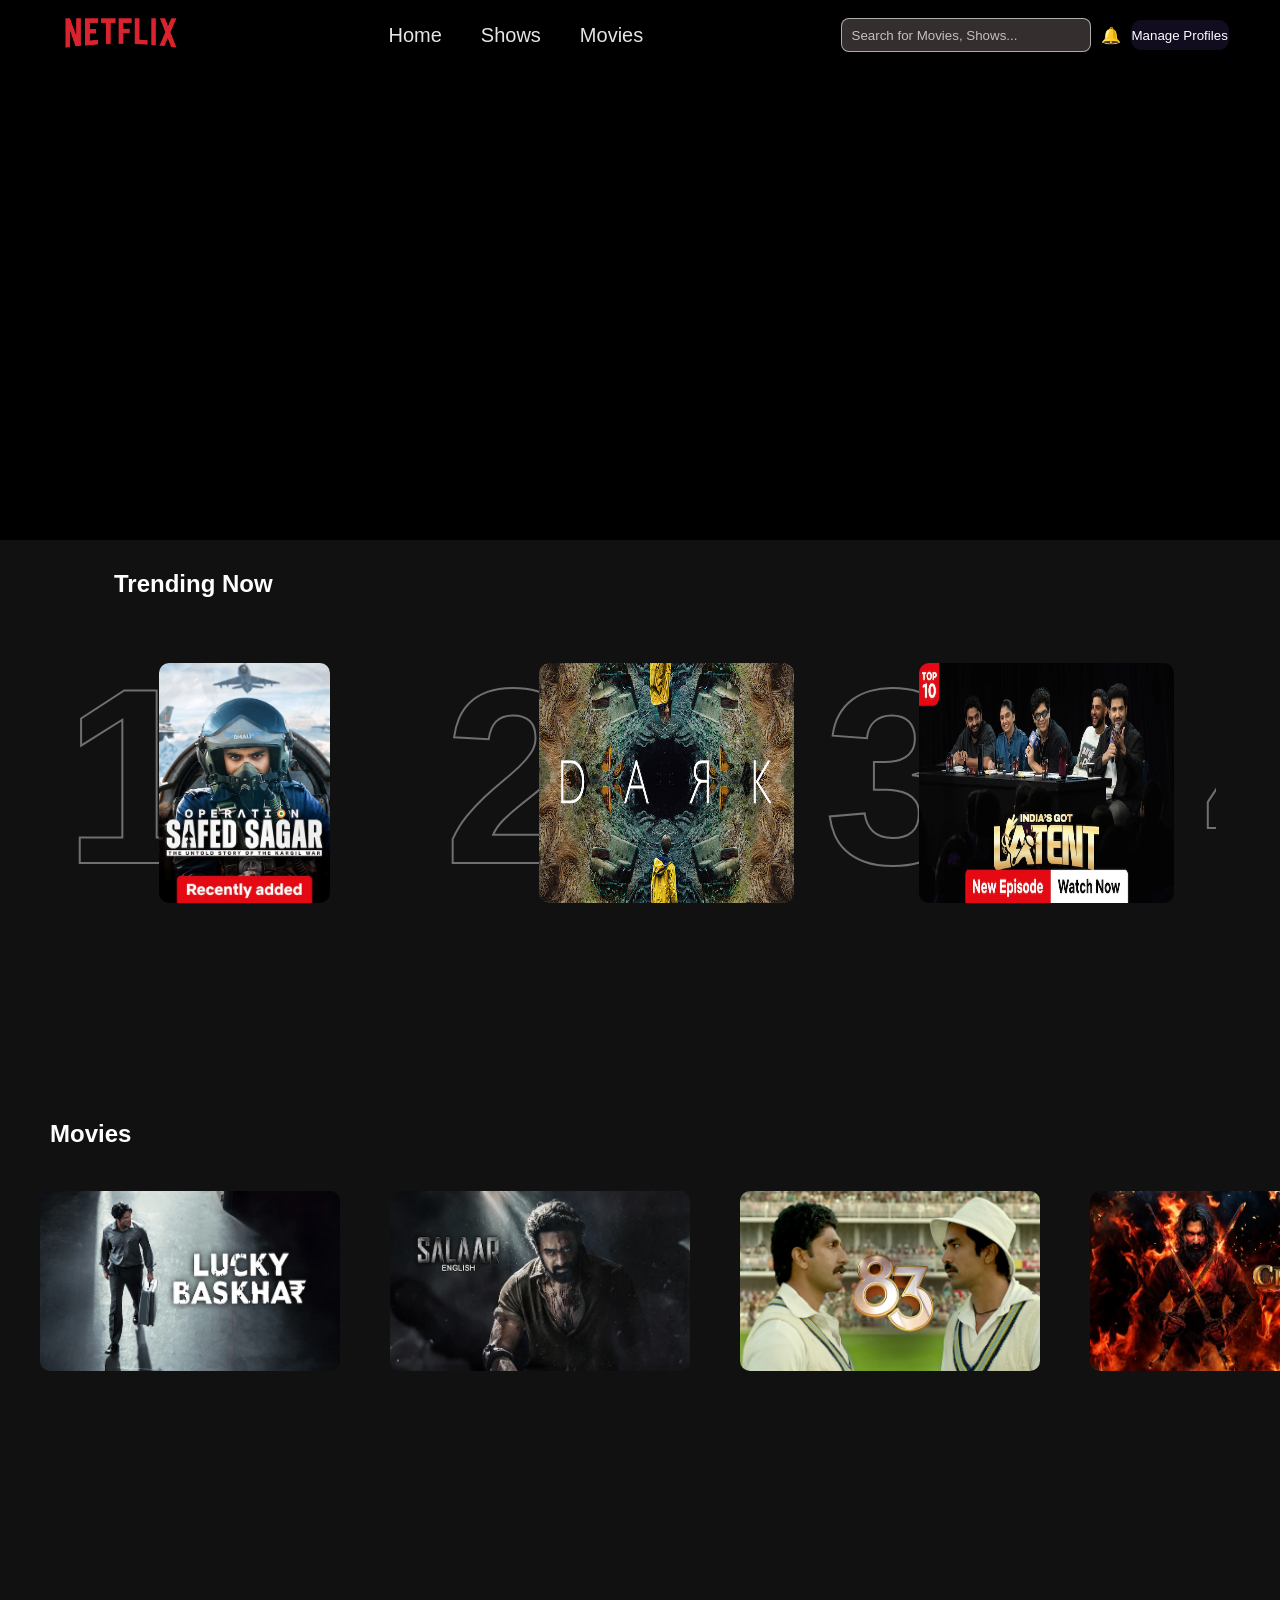
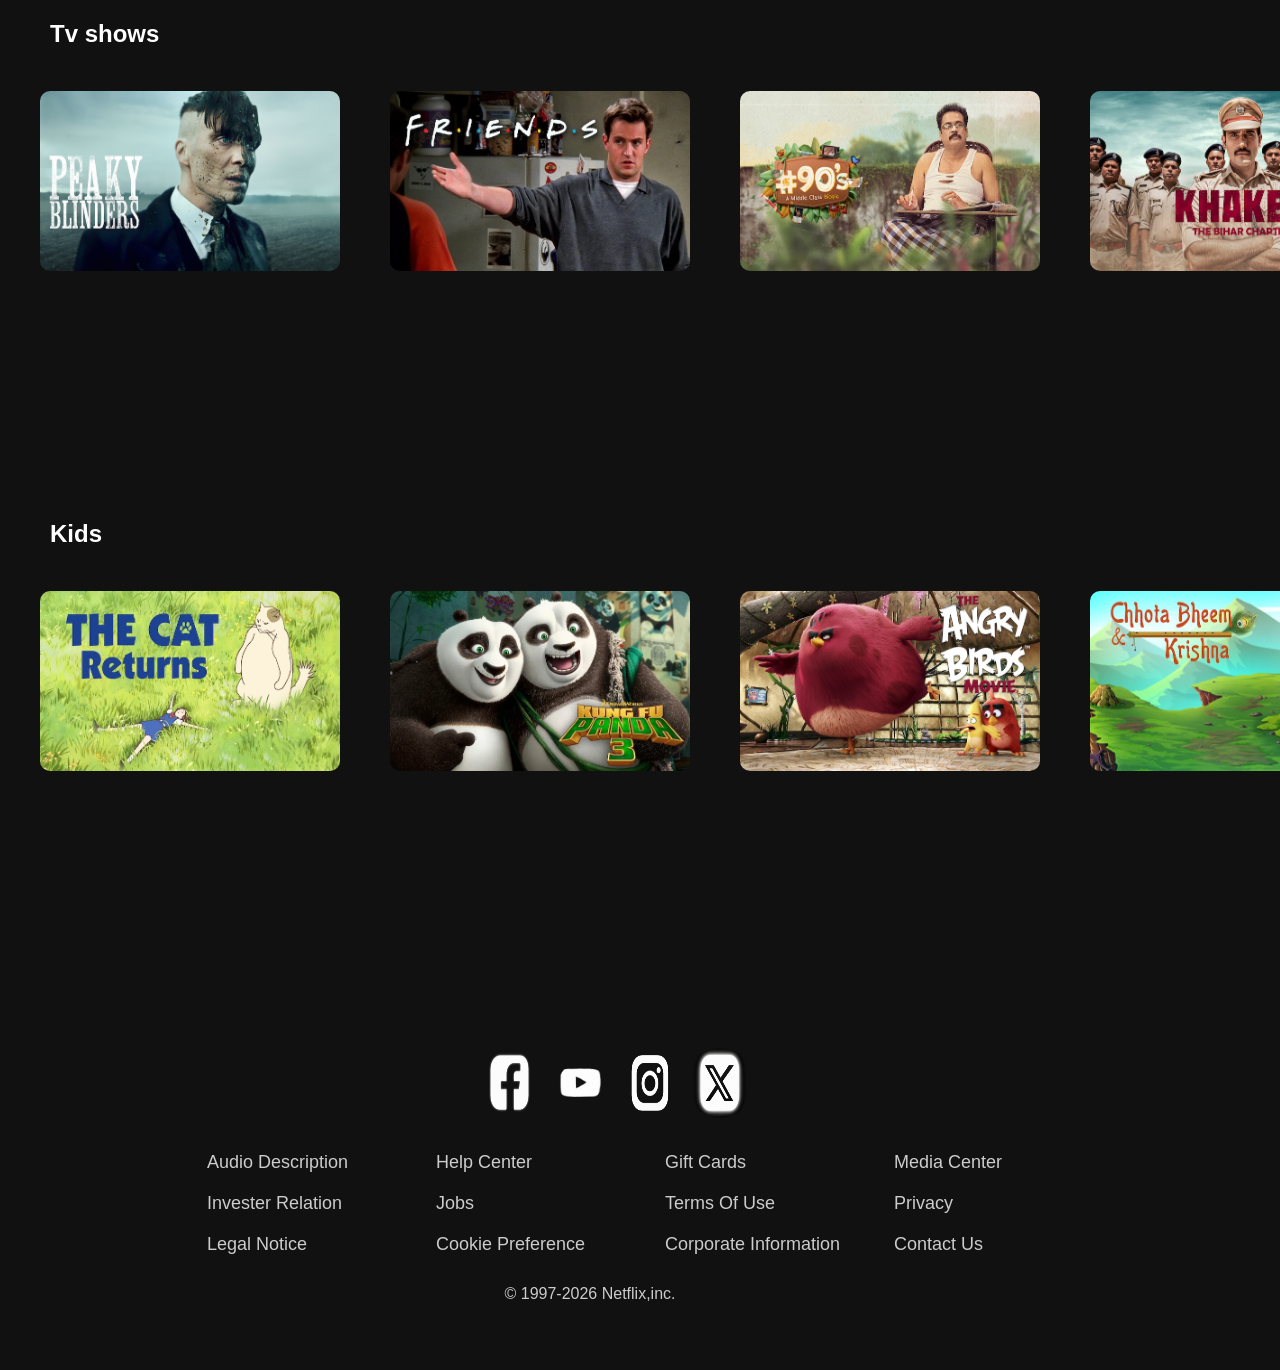
==== index.html @ f203db14 "Updated index page" ====
<!DOCTYPE html>
<html lang="en">

<head>
    <meta charset="UTF-8">
    <meta name="viewport" content="width=device-width, initial-scale=1.0">
    <title>Netflix</title>
    <link rel="stylesheet" href="home.css">
    <!-- <link href="https://fonts.googleapis.com/css2?family=Bebas+Neue&display=swap" rel="stylesheet"> -->
</head>

<body>
    <header>
        <div class="logo">
            <img src="assets/netflixLogo.png" alt="">
        </div>
        <nav>
            <a href="index.html">Home</a>
            <a href="shows.html">Shows</a>
            <a href="movies.html">Movies</a>
        </nav>

        <div class="headright">
            <div class="dropdown">
                <button>Menu</button>
                <div class="content">
                    <a href="index.html">Home</a>
                    <a href="movies.html">Movies</a>
                    <a href="shows.html">Shows</a>
                </div>
            </div>
            <span><input type="search" placeholder="Search for Movies, Shows..."></span>
            <span>🔔</span>
            <span>
                <div class="drop">
                    <button>Manage Profiles</button>

                    <div class="profile">
                        <a href="index.html">User 1</a>
                        <a href="index.html">User 2</a>
                        <a href="subscripts.html">Upgrade plan</a>
                        <a href="index.html">Settings</a>
                    </div>
                </div>
            </span>
        </div>
    </header>
    <main>
        <section class="hero">

            <div class="carousel movie1">
                <video muted autoplay loop>
                    <source src="assets/Salaar.mp4" type="video/mp4">
                </video>

                <div class="info">
                    <h1>SALAAR</h1>
                    <p>2023 &bull; A &bull; Action Drama Violence &bull; 2hr55m</p>
                    <p>
                        The fate of a violently contested kingdom hangs on the fraught
                        bond between two friends-turned-foes in this saga of power,
                        bloodshed and betrayal.
                    </p>
                    <button class="btn">&#9654; Play</button>
                    <button class="btn">Info</button>

                </div>
            </div>


            <div class="carousel movie2">
                <video muted autoplay loop>
                    <source src="assets/dude.mp4" type="video/mp4">
                </video>

                <div class="info">
                    <h1>DUDE</h1>
                    <p>2025 &bull; A &bull; Action Drama Violence &bull; 2hr55m</p>
                    <p>
                        The fate of a violently contested kingdom hangs on the fraught
                        bond between two friends-turned-foes in this saga of power,
                        bloodshed and betrayal.
                    </p>

                    <button class="btn">&#9654; Play</button>
                    <button class="btn">Info</button>
                </div>
            </div>


            <div class="carousel movie3">
                <video muted autoplay loop>
                    <source src="assets/dark.mp4" type="video/mp4">
                </video>

                <div class="info">
                    <h1>DARK</h1>
                    <p>2019 &bull; A &bull; Action Drama Violence &bull; 3 Seasons</p>
                    <p>
                        The fate of a violently contested kingdom hangs on the fraught
                        bond between two friends-turned-foes in this saga of power,
                        bloodshed and betrayal.
                    </p>
                    <button class="btn">&#9654; Play</button>
                    <button class="btn">Info</button>
                </div>
            </div>

        </section>

        <section id="Hero" class="trending">
            <h2 class="heading">Trending Now</h2>
            <div class="trending-container">
                <div class="card">
                    <h1 class="num">1</h1>
                    <div class="image">
                        <img src="assets/trending/trending.webp" alt="">
                        <div class="img-info">
                            <p class="btns"><button class="bt">&#9654;</button> <button class="bt">&#x2b;</button>
                                <button class="bt">&heartsuit;</button>
                            </p>
                            <p>Action &bull; inspiring</p>
                            <p>8 episodes u/A</p>
                        </div>
                    </div>
                </div>
                <!-- card 2 -->
                <div class="card">
                    <h1 class="num">2</h1>
                    <div class="image">
                        <img src="assets/trending/dark.jpg" alt="">
                        <div class="img-info">
                            <p class="btns"><button class="bt">&#9654;</button> <button class="bt">&#x2b;</button>
                                <button class="bt">&heartsuit;</button>
                            </p>
                            <p>Action &bull; inspiring</p>
                            <p>8 episodes u/A</p>
                        </div>

                    </div>
                </div>
                <!-- card 3 -->
                <div class="card">
                    <h1 class="num">3</h1>
                    <div class="image">
                        <img src="assets/trending/indialatet.webp" alt="">
                        <div class="img-info">
                            <p class="btns"><button class="bt">&#9654;</button> <button class="bt">&#x2b;</button>
                                <button class="bt">&heartsuit;</button>
                            </p>
                            <p>Action &bull; inspiring</p>
                            <p>8 episodes u/A</p>
                        </div>
                    </div>
                </div>
                <!-- card 4 -->
                <div class="card">
                    <h1 class="num">4</h1>
                    <div class="image">
                        <img src="assets/trending/lucky.jpeg" alt="">
                        <div class="img-info">
                            <p class="btns"><button class="bt">&#9654;</button> <button class="bt">&#x2b;</button>
                                <button class="bt">&heartsuit;</button>
                            </p>
                            <p>Action &bull; inspiring</p>
                            <p>8 episodes u/A</p>
                        </div>

                    </div>
                </div>
                <!-- card 5 -->
                <div class="card">
                    <h1 class="num">5</h1>
                    <div class="image">
                        <img src="assets/trending/panda.webp" alt="">
                        <div class="img-info">
                            <p class="btns"><button class="bt">&#9654;</button> <button class="bt">&#x2b;</button>
                                <button class="bt">&heartsuit;</button>
                            </p>
                            <p>Action &bull; inspiring</p>
                            <p>8 episodes u/A</p>
                        </div>

                    </div>
                </div>
                <!-- card 6 -->
                <div class="card">
                    <h1 class="num">6</h1>
                    <div class="image">
                        <img src="assets/trending/salaar.webp" alt="">
                        <div class="img-info">
                            <p class="btns"><button class="bt">&#9654;</button> <button class="bt">&#x2b;</button>
                                <button class="bt">&heartsuit;</button>
                            </p>
                            <p>Action &bull; inspiring</p>
                            <p>8 episodes u/A</p>
                        </div>
                    </div>
                </div>
                <!-- card 7 -->
                <div class="card">
                    <h1 class="num">7</h1>
                    <div class="image">
                        <img src="assets/trending/animal.webp" alt="">
                        <div class="img-info">
                            <p class="btns"><button class="bt">&#9654;</button> <button class="bt">&#x2b;</button>
                                <button class="bt">&heartsuit;</button>
                            </p>
                            <p>Action &bull; inspiring</p>
                            <p>8 episodes u/A</p>
                        </div>

                    </div>
                </div>
                <!-- card 8 -->
                <div class="card">
                    <h1 class="num">8</h1>
                    <div class="image">
                        <img src="assets/trending/breakingbad.webp" alt="">
                        <div class="img-info">
                            <p class="btns"><button class="bt">&#9654;</button> <button class="bt">&#x2b;</button>
                                <button class="bt">&heartsuit;</button>
                            </p>
                            <p>Action &bull; inspiring</p>
                            <p>8 episodes u/A</p>
                        </div>
                    </div>
                </div>
                <!-- card 9 -->
                <div class="card">
                    <h1 class="num">9</h1>
                    <div class="image">
                        <img src="assets/trending/withlove.webp" alt="">
                        <div class="img-info">
                            <p class="btns"><button class="bt">&#9654;</button> <button class="bt">&#x2b;</button>
                                <button class="bt">&heartsuit;</button>
                            </p>
                            <p>Action &bull; inspiring</p>
                            <p>8 episodes u/A</p>
                        </div>

                    </div>
                </div>
                <!-- card 5 -->
                <div class="card">
                    <h1 class="num">10</h1>
                    <div class="image">
                        <img src="assets/trending/spiderman.webp" alt="">
                        <div class="img-info">
                            <p class="btns"><button class="bt">&#9654;</button> <button class="bt bt1">&#x2b;</button>
                                <button class="bt">&heartsuit;</button>
                            </p>
                            <p>Action &bull; inspiring</p>
                            <p>8 episodes u/A</p>
                        </div>

                    </div>
                </div>
            </div>

        </section>
        <section class="Movies">
            <h2 class="heading">Movies</h2>
            <div class="movie-container">
                <!-- Movie 1 -->
                <div class="movie-card">
                    <img src="assets/Lucky baskar.webp" alt="">
                    <div class="movie-info">
                        <span class="btns"><button class="mbt">&#9654;</button> <button class="mbt">&#x2b;</button>
                            <button class="mbt">&heartsuit;</button>
                        </span>
                        <p>Thirller &bull; Crime &bull; Drama</p>
                        <p>2024 2h 27m u/A</p>
                    </div>
                </div>

                <!-- Movie 2 -->
                <div class="movie-card">
                    <img src="assets/movies/salaar.webp" alt="salaar" title="SALAAR">
                    <div class="movie-info">
                        <span class="btns"><button class="mbt">&#9654;</button> <button class="mbt">&#x2b;</button>
                            <button class="mbt">&heartsuit;</button>
                        </span>
                        <p>Thirller &bull; Crime &bull; Drama</p>
                        <p>2024 2h 27m u/A</p>
                    </div>
                </div>
                <!-- Movie 3 -->
                <div class="movie-card">
                    <img src="assets/movies/83.webp" alt="83" title="83">
                    <div class="movie-info">
                        <span class="btns"><button class="mbt">&#9654;</button> <button class="mbt">&#x2b;</button>
                            <button class="mbt">&heartsuit;</button>
                        </span>
                        <p>Thirller &bull; Crime &bull; Drama</p>
                        <p>2024 2h 27m u/A</p>
                    </div>
                </div>
                <!-- movie 4 -->
                <div class="movie-card">
                    <img src="assets/movies/chava.webp" alt="chhavva" title="
                    CHHAVVA">
                    <div class="movie-info">
                        <span class="btns"><button class="mbt">&#9654;</button> <button class="mbt">&#x2b;</button>
                            <button class="mbt">&heartsuit;</button>
                        </span>
                        <p>Thirller &bull; Crime &bull; Drama</p>
                        <p>2024 2h 27m u/A</p>
                    </div>
                </div>
                <!-- movie 5 -->
                <div class="movie-card">
                    <img src="assets/movies/dude.webp" alt="dude" title="Dude">
                    <div class="movie-info">
                        <span class="btns"><button class="mbt">&#9654;</button> <button class="mbt">&#x2b;</button>
                            <button class="mbt">&heartsuit;</button>
                        </span>
                        <p>Thirller &bull; Crime &bull; Drama</p>
                        <p>2024 2h 27m u/A</p>
                    </div>
                </div>

                <!-- movie 6 -->
                <div class="movie-card">
                    <img src="assets/movies/beast.webp" alt="beast" title="BEAST">
                    <div class="movie-info">
                        <span class="btns"><button class="mbt">&#9654;</button> <button class="mbt">&#x2b;</button>
                            <button class="mbt">&heartsuit;</button>
                        </span>
                        <p>Thirller &bull; Crime &bull; Drama</p>
                        <p>2024 2h 27m u/A</p>
                    </div>
                </div>

                <!-- movie 7 -->
                <div class="movie-card">
                    <img src="assets/movies/jana gana mana.webp" alt="jana gana mana" title="JANA GANA MANA">
                    <div class="movie-info">
                        <span class="btns"><button class="mbt">&#9654;</button> <button class="mbt">&#x2b;</button>
                            <button class="mbt">&heartsuit;</button>
                        </span>
                        <p>Thirller &bull; Crime &bull; Drama</p>
                        <p>2024 2h 27m u/A</p>
                    </div>
                </div>

                <!-- movie 8 -->
                <div class="movie-card">
                    <img src="assets/movies/iratta.webp" alt="iratta" title="IRATTA">
                    <div class="movie-info">
                        <span class="btns"><button class="mbt">&#9654;</button> <button class="mbt">&#x2b;</button>
                            <button class="mbt">&heartsuit;</button>
                        </span>
                        <p>Thirller &bull; Crime &bull; Drama</p>
                        <p>2024 2h 27m u/A</p>
                    </div>
                </div>

                <!-- movie 9 -->
                <div class="movie-card">
                    <img src="assets/movies/batman.webp" alt="batman" title="The Batman">
                    <div class="movie-info">
                        <span class="btns"><button class="mbt">&#9654;</button> <button class="mbt">&#x2b;</button>
                            <button class="mbt">&heartsuit;</button>
                        </span>
                        <p>Thirller &bull; Crime &bull; Drama</p>
                        <p>2024 2h 27m u/A</p>
                    </div>
                </div>

                <!-- movie 10 -->
                <div class="movie-card">
                    <img src="assets/movies/fight club.webp" alt="fight club" title="Fight Club">
                    <div class="movie-info">
                        <span class="btns"><button class="mbt">&#9654;</button> <button class="mbt">&#x2b;</button>
                            <button class="mbt">&heartsuit;</button>
                        </span>
                        <p>Thirller &bull; Crime &bull; Drama</p>
                        <p>2024 2h 27m u/A</p>
                    </div>
                </div>

            </div>
        </section>
        <section class="shows">
            <h2 class="heading">Tv shows</h2>
            <div class="show-container">

                <!-- show 1 -->
                <div class="show-card">
                    <img src="assets/shows/peaky blinders.jpg" alt="peakyblinders" title="Peaky Blinders">
                    <div class="show-info">
                        <span class="btns"><button class="mbt">&#9654;</button> <button class="mbt">&#x2b;</button>
                            <button class="mbt">&heartsuit;</button>
                        </span>
                        <p>Thirller &bull; Crime &bull; Drama</p>
                        <p>2024 2h 27m u/A</p>
                    </div>
                </div>

                <!-- show 2 -->
                <div class="show-card">
                    <img src="assets/shows/friends.webp" alt="friends" title="Friends">
                    <div class="show-info">
                        <span class="btns"><button class="mbt">&#9654;</button> <button class="mbt">&#x2b;</button>
                            <button class="mbt">&heartsuit;</button>
                        </span>
                        <p>Thirller &bull; Crime &bull; Drama</p>
                        <p>2024 2h 27m u/A</p>
                    </div>
                </div>

                <!-- show 3 -->
                <div class="show-card">
                    <img src="assets/shows/90.webp" alt="90's" title="90's">
                    <div class="show-info">
                        <span class="btns"><button class="mbt">&#9654;</button> <button class="mbt">&#x2b;</button>
                            <button class="mbt">&heartsuit;</button>
                        </span>
                        <p>Thirller &bull; Crime &bull; Drama</p>
                        <p>2024 2h 27m u/A</p>
                    </div>
                </div>

                <!-- show 4 -->
                <div class="show-card">
                    <img src="assets/shows/kakhee.jpg" alt="khakee" title="Khakee">
                    <div class="show-info">
                        <span class="btns"><button class="mbt">&#9654;</button> <button class="mbt">&#x2b;</button>
                            <button class="mbt">&heartsuit;</button>
                        </span>
                        <p>Thirller &bull; Crime &bull; Drama</p>
                        <p>2024 2h 27m u/A</p>
                    </div>
                </div>

                <!-- show 5 -->
                <div class="show-card">
                    <img src="assets/shows/1899.jpg" alt="1899" title="1899">
                    <div class="show-info">
                        <span class="btns"><button class="mbt">&#9654;</button> <button class="mbt">&#x2b;</button>
                            <button class="mbt">&heartsuit;</button>
                        </span>
                        <p>Thirller &bull; Crime &bull; Drama</p>
                        <p>2024 2h 27m u/A</p>
                    </div>
                </div>

                <!-- show 6 -->
                <div class="show-card">
                    <img src="assets/shows/black knight.jpg" alt="black knight" title="Black Knight">
                    <div class="show-info">
                        <span class="btns"><button class="mbt">&#9654;</button> <button class="mbt">&#x2b;</button>
                            <button class="mbt">&heartsuit;</button>
                        </span>
                        <p>Thirller &bull; Crime &bull; Drama</p>
                        <p>2024 2h 27m u/A</p>
                    </div>
                </div>

                <!-- show 7 -->
                <div class="show-card">
                    <img src="assets/shows/berlin.jpg
                    " alt="berlin" title="Berlin">
                    <div class="show-info">
                        <span class="btns"><button class="mbt">&#9654;</button> <button class="mbt">&#x2b;</button>
                            <button class="mbt">&heartsuit;</button>
                        </span>
                        <p>Thirller &bull; Crime &bull; Drama</p>
                        <p>2024 2h 27m u/A</p>
                    </div>
                </div>

                <!-- show 8 -->
                <div class="show-card">
                    <img src="assets/shows/delhi crime.jpg" alt="delhi crime" title="Delhi Crime">
                    <div class="show-info">
                        <span class="btns"><button class="mbt">&#9654;</button> <button class="mbt">&#x2b;</button>
                            <button class="mbt">&heartsuit;</button>
                        </span>
                        <p>Thirller &bull; Crime &bull; Drama</p>
                        <p>2024 2h 27m u/A</p>
                    </div>
                </div>

                <!-- show 9 -->
                <div class="show-card">
                    <img src="assets/shows/dark.jpg" alt="dark" title="DARK">
                    <div class="show-info">
                        <span class="btns"><button class="mbt">&#9654;</button> <button class="mbt">&#x2b;</button>
                            <button class="mbt">&heartsuit;</button>
                        </span>
                        <p>Thirller &bull; Crime &bull; Drama</p>
                        <p>2024 2h 27m u/A</p>
                    </div>
                </div>

                <!-- show 10 -->
                <div class="show-card">
                    <img src="assets/shows/money.jpg" alt="Money Heist">
                    <div class="show-info">
                        <span class="btns"><button class="mbt">&#9654;</button> <button class="mbt">&#x2b;</button>
                            <button class="mbt">&heartsuit;</button>
                        </span>
                        <p>Thirller &bull; Crime &bull; Drama</p>
                        <p>2024 2h 27m u/A</p>
                    </div>
                </div>
            </div>
        </section>
        <section class="kids">
            <h2 class="heading">Kids</h2>
            <div class="kids-container">
                <!-- kids-1 -->
                <div class="kids-card">
                    <img src="assets/trending/the cat returns.webp" alt="the cat returns" title="The Cat Returns">
                    <div class="kids-info">
                        <span class="btns"><button class="mbt">&#9654;</button> <button class="mbt">&#x2b;</button>
                            <button class="mbt">&heartsuit;</button>
                        </span>
                        <p>Thirller &bull; Crime &bull; Drama</p>
                        <p>2024 2h 27m u/A</p>
                    </div>
                </div>

                <!-- kids-1 -->
                <div class="kids-card">
                    <img src="assets/panda.webp" alt="kung fu panda 3" title="Kung Fu Panda 3">
                    <div class="kids-info">
                        <span class="btns"><button class="mbt">&#9654;</button> <button class="mbt">&#x2b;</button>
                            <button class="mbt">&heartsuit;</button>
                        </span>
                        <p>Thirller &bull; Crime &bull; Drama</p>
                        <p>2024 2h 27m u/A</p>
                    </div>
                </div>
                <!-- kids-2 -->
                <div class="kids-card">
                    <img src="assets/trending/angry birds.webp" alt="angry birds" title="Angry Birds">
                    <div class="kids-info">
                        <span class="btns"><button class="mbt">&#9654;</button> <button class="mbt">&#x2b;</button>
                            <button class="mbt">&heartsuit;</button>
                        </span>
                        <p>Thirller &bull; Crime &bull; Drama</p>
                        <p>2024 2h 27m u/A</p>
                    </div>
                </div>
                <!-- kids-3 -->
                <div class="kids-card">
                    <img src="assets/trending/AAAABUi0ue-_OhWBOcu-wO_bfQOrP2ljSTHdnRYwtGSweoGsIhIQUOnYBXZ2ZSBECej5thCn4dbwuc9IFLm8lIwev_dhTrRBri7qmk-_.webp"
                        alt="choota bheem" title="Choota Bheem">
                    <div class="kids-info">
                        <span class="btns"><button class="mbt">&#9654;</button> <button class="mbt">&#x2b;</button>
                            <button class="mbt">&heartsuit;</button>
                        </span>
                        <p>Thirller &bull; Crime &bull; Drama</p>
                        <p>2024 2h 27m u/A</p>
                    </div>
                </div>
                <!-- kids-4 -->
                <div class="kids-card">
                    <img src="assets/trending/baby boss.webp" alt="baby boss" title="Baby Boss">
                    <div class="kids-info">
                        <span class="btns"><button class="mbt">&#9654;</button> <button class="mbt">&#x2b;</button>
                            <button class="mbt">&heartsuit;</button>
                        </span>
                        <p>Thirller &bull; Crime &bull; Drama</p>
                        <p>2024 2h 27m u/A</p>
                    </div>
                </div>
                <!-- kids-5 -->
                <div class="kids-card">
                    <img src="assets/trending/dogman.webp" alt="dogman" title="Dog Man">
                    <div class="kids-info">
                        <span class="btns"><button class="mbt">&#9654;</button> <button class="mbt">&#x2b;</button>
                            <button class="mbt">&heartsuit;</button>
                        </span>
                        <p>Thirller &bull; Crime &bull; Drama</p>
                        <p>2024 2h 27m u/A</p>
                    </div>
                </div>
                <!-- kids-6 -->
                <div class="kids-card">
                    <img src="assets/trending/leo.jpg" alt="leo" title="LEO">
                    <div class="kids-info">
                        <span class="btns"><button class="mbt">&#9654;</button> <button class="mbt">&#x2b;</button>
                            <button class="mbt">&heartsuit;</button>
                        </span>
                        <p>Thirller &bull; Crime &bull; Drama</p>
                        <p>2024 2h 27m u/A</p>
                    </div>
                </div>
                <!-- kids-7 -->
                <div class="kids-card">
                    <img src="assets/trending/smurfs.webp" alt="smurfs" title="The Smurfs">
                    <div class="kids-info">
                        <span class="btns"><button class="mbt">&#9654;</button> <button class="mbt">&#x2b;</button>
                            <button class="mbt">&heartsuit;</button>
                        </span>
                        <p>Thirller &bull; Crime &bull; Drama</p>
                        <p>2024 2h 27m u/A</p>
                    </div>
                </div>
                <!-- kids-8 -->
                <div class="kids-card">
                    <img src="assets/trending/spongbob.jpg" alt="spongbob" title="The Sponge Bob">
                    <div class="kids-info">
                        <span class="btns"><button class="mbt">&#9654;</button> <button class="mbt">&#x2b;</button>
                            <button class="mbt">&heartsuit;</button>
                        </span>
                        <p>Thirller &bull; Crime &bull; Drama</p>
                        <p>2024 2h 27m u/A</p>
                    </div>
                </div>
                <!-- kids 9 -->
                <div class="kids-card">
                    <img src="assets/trending/the monkey king.jpg" alt="the monkey king" title="The Monkey King">
                    <div class="kids-info">
                        <span class="btns"><button class="mbt">&#9654;</button> <button class="mbt">&#x2b;</button>
                            <button class="mbt">&heartsuit;</button>
                        </span>
                        <p>Thirller &bull; Crime &bull; Drama</p>
                        <p>2024 2h 27m u/A</p>
                    </div>
                </div>
            </div>
        </section>
    </main>
    <footer>
        <div class="links">
            <span><a
                    href="https://r.search.yahoo.com/_ylt=AwrKElEan3xqbAIA76u7HAx.;_ylu=Y29sbwNzZzMEcG9zAzEEdnRpZAMEc2VjA3Ny/RV=2/RE=1787761690/RO=10/RU=https%3a%2f%2fwww.facebook.com%2fnetflix%2f/RK=2/RS=IE9MyJFHce8BlYE9AX4w0yjKJLU-"><img
                        src="assets/facebook.png" alt=""></a></span>
            <span><a
                    href="https://r.search.yahoo.com/_ylt=Awr1VSnJnXxqUgIAjz67HAx.;_ylu=Y29sbwNzZzMEcG9zAzEEdnRpZAMEc2VjA3Ny/RV=2/RE=1787761354/RO=10/RU=https%3a%2f%2fwww.youtube.com%2fc%2fNetflix%2fvideos/RK=2/RS=5qoDXw8v2bDeXHqq0l5y5HHhz8I-"><img
                        src="assets/youtube-removebg-preview.png" alt=""></a></span>
            <span><a
                    href="https://r.search.yahoo.com/_ylt=AwrKBJAIn3xqSgIAD327HAx.;_ylu=Y29sbwNzZzMEcG9zAzEEdnRpZAMEc2VjA3Ny/RV=2/RE=1787761672/RO=10/RU=https%3a%2f%2fwww.instagram.com%2fnetflix_in%2f/RK=2/RS=n11s8ocwa.N5yc9AxFhtPzyrgpo-"><img
                        src="assets/insta.png" alt=""></a></span>
            <span><a
                    href="https://r.search.yahoo.com/_ylt=AwrKFlTjnnxqswIAN6C7HAx.;_ylu=Y29sbwNzZzMEcG9zAzEEdnRpZAMEc2VjA3Ny/RV=2/RE=1787761635/RO=10/RU=https%3a%2f%2fx.com%2fnetflix/RK=2/RS=06Fi03WbRCSKkPNBLY3Q191J0Yw-"><img
                        src="assets/twiteer.png" alt=""></a></span>
        </div>
        <div class="contact-container">
            <a href class="line">Audio Description</a>
            <a href class="line">Help Center</a>
            <a href class="line">Gift Cards</a>
            <a href class="line">Media Center</a>
            <a href class="line">Invester Relation</a>
            <a href class="line">Jobs</a>
            <a href class="line">Terms Of Use</a>
            <a href class="line">Privacy</a>
            <a href class="line">Legal Notice</a>
            <a href class="line">Cookie Preference</a>
            <a href class="line">Corporate Information</a>
            <a href class="line">Contact Us</a>

        </div>
        <p class="foot">&copy; 1997-2026 Netflix,inc.</p>

    </footer>
</body>

</html>
---- home.css ----
* {
  padding: 0;
  margin: 0;
  box-sizing: border-box;
  font-family:
    Netflix Sans,
    Helvetica Neue,
    Segoe UI,
    Roboto,
    Ubuntu,
    sans-serif;
}
main {
  width: 100%;
  background-color: #111;
}
header {
  height: 70px;
  width: 100%;
  background-color: rgba(0, 0, 0, 0.9);
  color: white;
  display: flex;
  align-items: center;
  justify-content: space-between;
  padding: 0 4%;
  position: fixed;
  top: 0;
  left: 0;
  z-index: 100;
}

.logo img {
  width: clamp(90px, 12vw, 140px);
  height: auto;
}

nav {
  display: none; /* Hidden on mobile by default */
  align-items: center;
  gap: 15px;
}

nav a {
  text-decoration: none;
  color: #e5e5e5;
  font-size: 0.9rem;
  padding: 6px 12px;
  transition:
    background-color 0.2s ease,
    color 0.2s ease;
}

nav a:hover {
  background-color: #3a3939;
  border-radius: 20px;
  color: #fff;
}

.dropdown {
  position: relative;
  display: inline-block;
}

.content {
  position: absolute;
  top: 100%;
  left: 0;
  background: #fff;
  padding: 10px;
  display: none;
  box-shadow: 0 4px 10px rgba(0, 0, 0, 0.3);
  border-radius: 4px;
}

.content a {
  color: #131212;
  text-decoration: none;
  display: block;
  padding: 5px 10px;
}

.content a:hover {
  color: red;
}

.dropdown:hover .content {
  display: block;
}

.headright {
  display: flex;
  align-items: center;
  gap: 10px;
}

input {
  border-radius: 8px;
  background-color: rgba(130, 116, 116, 0.4);
  border: 1px solid rgba(255, 255, 255, 0.6);
  height: 34px;
  width: clamp(110px, 20vw, 250px);
  padding: 0 10px;
  color: #fff;
  outline: none;
  transition: border-color 0.2s ease;
}

input:focus {
  border-color: #fff;
}

input::placeholder {
  color: rgba(255, 255, 255, 0.7);
}
.drop {
  position: relative;
  display: inline-block;
}
.drop button {
  height: 30px;
  width: auto;
  border-radius: 10px;
  background-color: #120c1f;
  color: #fff;
  border: 1px solid #120c1f;
}
.profile {
  position: absolute;
  top: 100%;
  left: 0;
  right: 10%;
  background: #fff;
  padding: 10px;
  display: none;
  box-shadow: 0 4px 10px rgba(0, 0, 0, 0.3);
  border-radius: 4px;
  min-width: 150px;
}

.profile a {
  text-decoration: none;
  text-align: center;
  color: #111;
  display: block;
  padding: 8px;
}

.profile a:hover {
  background-color: #eee;
  color: red;
}

.drop:hover .profile {
  display: block;
}
/* HERO */

.hero {
  height: 60vh;
  width: 100%;
  position: relative;
  overflow: hidden;
  background-color: black;
}

/* EACH MOVIE */

.carousel {
  height: 100%;
  width: 100%;

  position: absolute;
  top: 0;
  left: 0;

  display: flex;
  align-items: center;

  opacity: 0;
}

/* VIDEO */

.carousel video {
  height: 100%;
  width: 100%;

  object-fit: cover;

  position: absolute;
  top: 0;
  left: 0;
}
/* INFORMATION */
/* for mobile */
.info {
  position: absolute;
  left: 5%;
  bottom: 15%;

  width: 90%;

  z-index: 2;
}
.info h1 {
  font-family: Arial, sans-serif;
  letter-spacing: 2px;
  font-size: 22px;
  font-weight: bold;

  color: rgb(219, 216, 185);

  margin-bottom: 10px;
}

.info p {
  color: white;
  font-family: Arial, sans-serif;
  font-size: 13px;

  line-height: 1.2;

  margin-bottom: 8px;
}
.btn {
  background-color: white;
  color: black;
  border: none;
  height: 28px;
  padding: 0 14px;
  border-radius: 5px;
  font-weight: bold;
  font-size: 11px;
  margin-right: 5px;
  cursor: pointer;
  position: relative;
}

.btn:hover {
  background-color: #ccc;
}

/* MOVIE ANIMATIONS */

.movie1 {
  animation: movie1 30s infinite;
}

.movie2 {
  animation: movie2 30s infinite;
}

.movie3 {
  animation: movie3 30s infinite;
}

/* MOVIE 1 */

@keyframes movie1 {
  0%,
  30% {
    opacity: 1;
    z-index: 3;
  }

  33%,
  100% {
    opacity: 0;
    z-index: 0;
  }
}

/* MOVIE 2 */

@keyframes movie2 {
  0%,
  30% {
    opacity: 0;
    z-index: 0;
  }

  33%,
  63% {
    opacity: 1;
    z-index: 3;
  }

  66%,
  100% {
    opacity: 0;
    z-index: 0;
  }
}

/* MOVIE 3 */

@keyframes movie3 {
  0%,
  63% {
    opacity: 0;
    z-index: 0;
  }

  66%,
  96% {
    opacity: 1;
    z-index: 3;
  }

  100% {
    opacity: 0;
    z-index: 0;
  }
}

/* TRENDING */

.trending {
  height: 70vh;
  width: 100%;

  background-color: #111;
  color: white;

  padding: 40px 5%;
  margin-top: -10px;
}
.trending-container {
  width: 100%;
  height: 100%;
  display: flex;
  align-items: center;
  gap: 30px;
  overflow-x: scroll;
  scrollbar-width: none;
  margin-top: 10px;
}
.card {
  display: flex;
  height: 400px;
  width: 350px;
  min-width: 350px;
  position: relative;
  margin-top: -100px;
}
.image {
  height: 100%;
  max-width: 100%;
  margin-left: -45px;
  position: absolute;
  top: 30px;
  left: 140px;
  display: flex;
  flex-direction: column;
  z-index: 1;
  transition: all 0.3s linear;
}
.image img {
  height: 60%;
  max-width: 100%;
  object-fit: fill;
  border-radius: 10px;
}
.num {
  font-size: 250px;
  color: #111;
  font-family: sans-serif;
  -webkit-text-stroke: 2px rgba(255, 255, 255, 0.399);
}
.img-info {
  background-color: rgb(26, 27, 27);
  line-height: 15px;
  padding-left: 10px;
  font-size: 12px;
  display: none;
  height: 30%;
}

.image:hover .img-info {
  display: flex;
  flex-direction: column;
  align-items: center;
  gap: 20px;
  border-radius: 0px 0px 10px 10px;
}
.image:hover {
  transform: scale(1.25, 1.12);
}
.image:hover img {
  border-radius: 10px 10px 0px 0px;
}
.btns {
  display: flex;
  justify-content: center;
  gap: 10px;
  margin-left: 10px;
  align-items: center;
  margin-top: 10px;
}
.bt {
  position: relative;
  height: 25px;
  width: 25px;
  background-color: white;
  border-radius: 50%;
  border: 2px solid black;
  cursor: pointer;
  font-size: 18px;
  color: #111;
  display: flex;
  justify-content: center;
  align-items: center;
}
/* Movies  */

.Movies,
.shows,
.kids {
  height: 60vh;
  background-color: #111;
  margin-top: -50px;
}
.movie-container,
.show-container,
.kids-container {
  width: 100%;
  height: 90%;
  display: flex;
  align-items: center;
  gap: 10px;
  overflow-x: scroll;
  scrollbar-width: none;
  margin-top: -50px;
  /* border: 2px solid red; */
}
.movie-card,
.show-card,
.kids-card {
  height: 300px;
  min-width: 300px;
  border-radius: 10px;
  transition: all 0.3s linear;
  margin-left: 40px;
  z-index: 15;
}
.movie-card img,
.show-card img,
.kids-card img {
  height: 60%;
  width: 100%;
  border-radius: 10px;
}
.movie-info,
.show-info,
.kids-info {
  background-color: #3a3939;
  color: white;
  display: flex;
  flex-direction: column;
  justify-content: space-between;
  border-radius: 0 0 10px 10px;
  margin-top: -10px;
  display: none;
  z-index: 10;
}
.movie-info p,
.show-info p,
.kids-info p {
  margin: 10px 0px 10px 0px;
  font-size: 14px;
  text-align: center;
}
.mbt {
  height: 30px;
  width: 30px;
  background-color: white;
  border-radius: 50%;
  border: 2px solid black;
  cursor: pointer;
  font-size: 20px;
  align-items: center;
  margin-top: 10px;
  position: relative;
  color: #111;
}
.movie-card:hover .movie-info {
  display: flex;
}
.movie-card:hover {
  transform: scale(1.08, 1.08);
  z-index: 1;
}
.show-card:hover img {
  border-radius: 10px 10px 0px 0px;
}
.show-card:hover .show-info {
  display: flex;
}
.show-card:hover {
  transform: scale(1.08);
  z-index: 15;
}
.kids-card:hover .kids-info {
  display: flex;
}
.kids-card:hover img {
  border-radius: 10px 10px 0px 0px;
}
.kids-card:hover {
  transform: scale(1.1);
}
footer {
  height: 40vh;
  display: flex;
  flex-direction: column;
  justify-content: center;
  align-items: center;
  gap: 30px;
  color: #ccc;
  background-color: #111;
  margin-top: -50px;
}
.links {
  display: flex;
  margin-left: -50px;
}
.contact-container {
  width: 70%;
  margin-left: 30px;
  display: grid;
  grid-template-columns: repeat(4, 1fr);
  align-items: center;
  justify-content: center;
  gap: 20px;
}
.links img {
  height: 50px;
  width: 50px;
  border-radius: 50%;
}
.line {
  text-decoration: none;
  color: #ccc;
  font-size: 12px;
}
.line:hover {
  text-decoration: underline;
  cursor: pointer;
}
.foot {
  font-size: 12px;
  margin-left: -100px;
}
.heading {
  color: #fff;
  margin-left: 50px;
  align-self: flex-start;
}
@media (min-width: 760px) and (max-width: 1023px) {
  .dropdown {
    display: none;
  }

  nav {
    display: flex;
  }

  .hero {
    height: 70vh;
  }

  .info {
    left: 10%;
    bottom: 20%;
    width: 80%;
  }

  .info h1 {
    font-size: 30px;
    letter-spacing: 3px;
  }

  .info p {
    font-size: 16px;
    line-height: 1.5;
  }

  .btn {
    height: 35px;
    font-size: 15px;
  }

  .bt {
    height: 40px;
    width: 40px;
    font-size: 1.5rem;
  }

  .image:hover .img-info {
    display: flex;
    flex-direction: column;
    align-items: center;
    font-size: 15px;
    gap: 20px;
  }

  .Movies,
  .shows,
  .kids {
    margin-top: -100px;
  }

  .movie-card,
  .show-card,
  .kids-card {
    height: 400px;
    min-width: 350px;
  }

  .movie-info p,
  .show-info p,
  .kids-info p {
    font-size: 16px;
    text-align: center;
  }

  footer {
    margin-top: -150px;
  }

  .line {
    font-size: 18px;
  }

  .contact-container {
    gap: 30px;
  }
}

/* DESKTOP */

@media (min-width: 1024px) {
  .dropdown {
    display: none;
  }

  nav {
    display: flex;
  }

  nav a {
    font-size: 20px;
  }
  .info h1 {
    font-size: 35px;
  }
  .info p {
    font-size: 20px;
  }

  .lang-bt {
    font-size: 18px;
    width: 250px;
    margin-left: -20px;
  }

  .langs a {
    font-size: 16px;
  }

  .image:hover .img-info {
    display: flex;
    flex-direction: column;
    align-items: center;
    font-size: 15px;
    gap: 20px;
  }

  .bt {
    height: 40px;
    width: 40px;
    font-size: 1.5rem;
  }

  .movie-info p,
  .show-info p,
  .kids-info p {
    font-size: 16px;
    text-align: center;
  }

  .Movies,
  .shows,
  .kids {
    margin-top: -40px;
  }

  .mbt {
    height: 40px;
    width: 40px;
    font-size: 24px;
  }

  .links img {
    height: 70px;
    width: 70px;
    margin-top: -30px;
  }

  .line {
    font-size: 18px;
  }

  .foot {
    font-size: 16px;
  }
}
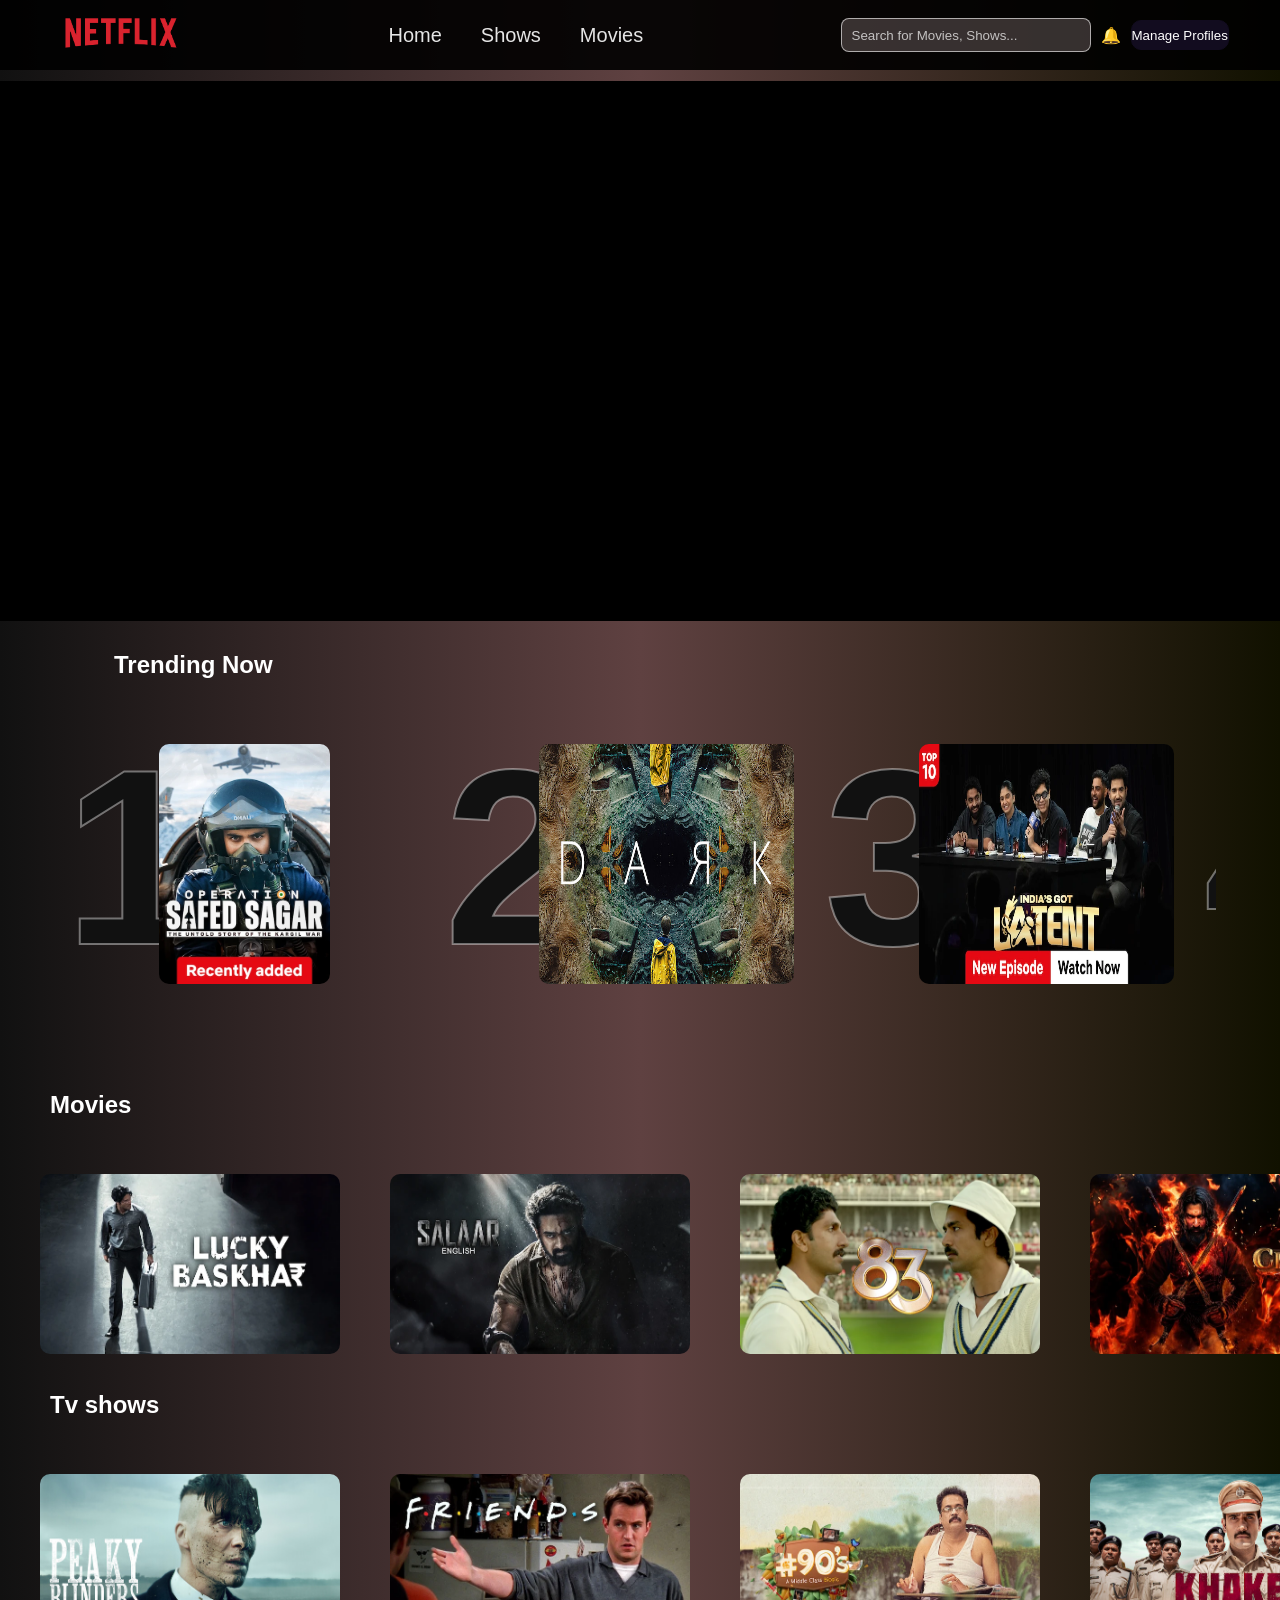
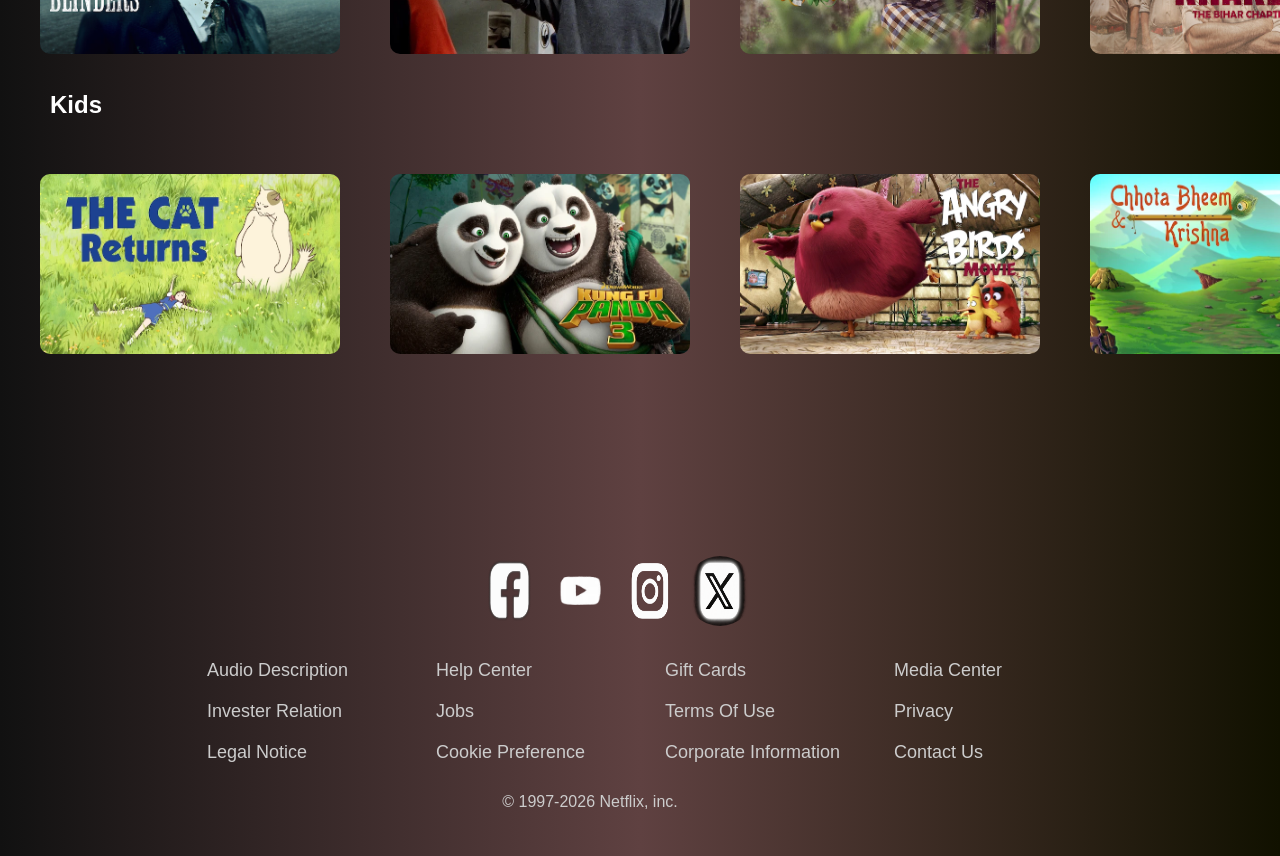
==== commit 945e1e96: "updated css" ====
--- a/index.html
+++ b/index.html
@@ -6,7 +6,7 @@
     <meta name="viewport" content="width=device-width, initial-scale=1.0">
     <title>Netflix</title>
     <link rel="stylesheet" href="home.css">
-    <!-- <link href="https://fonts.googleapis.com/css2?family=Bebas+Neue&display=swap" rel="stylesheet"> -->
+    <link href="https://fonts.googleapis.com/css2?family=Bebas+Neue&display=swap" rel="stylesheet">
 </head>
 
 <body>
@@ -656,7 +656,7 @@
             <a href class="line">Contact Us</a>
 
         </div>
-        <p class="foot">&copy; 1997-2026 Netflix,inc.</p>
+        <p class="foot">&copy; 1997-2026 Netflix, inc.</p>
 
     </footer>
 </body>
--- a/home.css
+++ b/home.css
@@ -10,9 +10,18 @@
     Ubuntu,
     sans-serif;
 }
+body {
+  scroll-behavior: smooth;
+  background: linear-gradient(
+    to right,
+    #111 0%,
+    rgb(95, 65, 65) 50%,
+    #110 100%
+  );
+}
 main {
   width: 100%;
-  background-color: #111;
+  /* background-color: #111; */
 }
 header {
   height: 70px;
@@ -127,7 +136,7 @@
 .profile {
   position: absolute;
   top: 100%;
-  left: 0;
+  left: -60%;
   right: 10%;
   background: #fff;
   padding: 10px;
@@ -161,6 +170,7 @@
   position: relative;
   overflow: hidden;
   background-color: black;
+  margin-top: 9vh;
 }
 
 /* EACH MOVIE */
@@ -191,8 +201,6 @@
   top: 0;
   left: 0;
 }
-/* INFORMATION */
-/* for mobile */
 .info {
   position: absolute;
   left: 5%;
@@ -319,7 +327,7 @@
   height: 70vh;
   width: 100%;
 
-  background-color: #111;
+  /* background-color: #111; */
   color: white;
 
   padding: 40px 5%;
@@ -331,7 +339,8 @@
   display: flex;
   align-items: center;
   gap: 30px;
-  overflow-x: scroll;
+  overflow-x: auto;
+  overflow-y: visible;
   scrollbar-width: none;
   margin-top: 10px;
 }
@@ -341,6 +350,7 @@
   width: 350px;
   min-width: 350px;
   position: relative;
+  z-index: 1;
   margin-top: -100px;
 }
 .image {
@@ -373,6 +383,8 @@
   padding-left: 10px;
   font-size: 12px;
   display: none;
+  position: relative;
+  z-index: 1;
   height: 30%;
 }
 
@@ -382,9 +394,15 @@
   align-items: center;
   gap: 20px;
   border-radius: 0px 0px 10px 10px;
+
+  z-index: 10;
+}
+.card:hover {
+  z-index: 100;
 }
 .image:hover {
   transform: scale(1.25, 1.12);
+  z-index: 10;
 }
 .image:hover img {
   border-radius: 10px 10px 0px 0px;
@@ -416,21 +434,20 @@
 .Movies,
 .shows,
 .kids {
-  height: 60vh;
-  background-color: #111;
-  margin-top: -50px;
+  height: 50vh;
+  margin-top: -150px;
 }
 .movie-container,
 .show-container,
 .kids-container {
   width: 100%;
-  height: 90%;
+  height: 100%;
   display: flex;
   align-items: center;
   gap: 10px;
   overflow-x: scroll;
   scrollbar-width: none;
-  margin-top: -50px;
+  margin-top: -30px;
   /* border: 2px solid red; */
 }
 .movie-card,
@@ -441,7 +458,8 @@
   border-radius: 10px;
   transition: all 0.3s linear;
   margin-left: 40px;
-  z-index: 15;
+  position: relative;
+  z-index: 1;
 }
 .movie-card img,
 .show-card img,
@@ -486,39 +504,33 @@
 .movie-card:hover .movie-info {
   display: flex;
 }
-.movie-card:hover {
+.movie-card:hover,
+.show-card:hover,
+.kids-card:hover {
   transform: scale(1.08, 1.08);
-  z-index: 1;
-}
-.show-card:hover img {
-  border-radius: 10px 10px 0px 0px;
-}
-.show-card:hover .show-info {
-  display: flex;
-}
-.show-card:hover {
-  transform: scale(1.08);
-  z-index: 15;
-}
-.kids-card:hover .kids-info {
-  display: flex;
-}
+  z-index: 10;
+}
+.movie-card:hover img,
+.show-card:hover img,
 .kids-card:hover img {
   border-radius: 10px 10px 0px 0px;
 }
-.kids-card:hover {
-  transform: scale(1.1);
+.show-card:hover .show-info {
+  display: flex;
+}
+.kids-card:hover .kids-info {
+  display: flex;
 }
 footer {
-  height: 40vh;
+  height: 30vh;
   display: flex;
   flex-direction: column;
   justify-content: center;
   align-items: center;
   gap: 30px;
   color: #ccc;
-  background-color: #111;
-  margin-top: -50px;
+  /* background-color: #111; */
+  margin-top: -70px;
 }
 .links {
   display: flex;
@@ -607,13 +619,19 @@
   .Movies,
   .shows,
   .kids {
-    margin-top: -100px;
+    margin-top: -120px;
+  }
+  .movie-container,
+  .show-container,
+  .kids-container {
+    padding: 10px;
+    margin-top: 10px;
   }
 
   .movie-card,
   .show-card,
   .kids-card {
-    height: 400px;
+    height: 350px;
     min-width: 350px;
   }
 
@@ -625,7 +643,9 @@
   }
 
   footer {
-    margin-top: -150px;
+    height: 35vh;
+    margin-top: -80px;
+    background-color: #111;
   }
 
   .line {
@@ -636,8 +656,6 @@
     gap: 30px;
   }
 }
-
-/* DESKTOP */
 
 @media (min-width: 1024px) {
   .dropdown {
@@ -667,39 +685,20 @@
   .langs a {
     font-size: 16px;
   }
-
-  .image:hover .img-info {
-    display: flex;
-    flex-direction: column;
-    align-items: center;
-    font-size: 15px;
-    gap: 20px;
-  }
-
-  .bt {
-    height: 40px;
-    width: 40px;
-    font-size: 1.5rem;
-  }
-
-  .movie-info p,
-  .show-info p,
-  .kids-info p {
-    font-size: 16px;
-    text-align: center;
-  }
-
-  .Movies,
-  .shows,
-  .kids {
-    margin-top: -40px;
-  }
-
+  .movie-container,
+  .show-container,
+  .kids-container {
+    padding-top: 20px;
+  }
   .mbt {
     height: 40px;
     width: 40px;
     font-size: 24px;
   }
+  footer {
+    height: 35vh;
+    margin-top: 0px;
+  }
 
   .links img {
     height: 70px;
